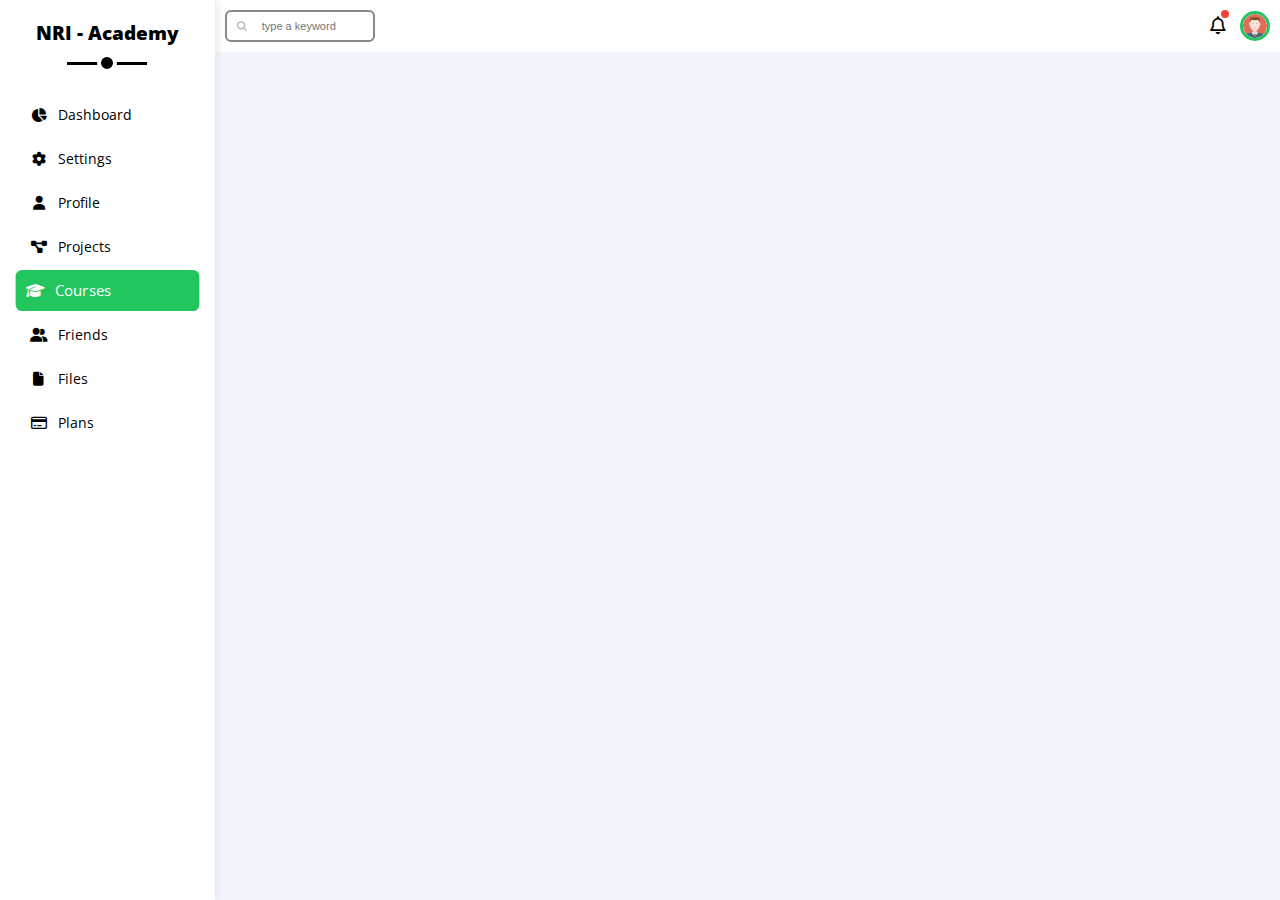
==== Courses.html @ cbc91645 "just  an update" ====
<!DOCTYPE html>
<html lang="en">
<head>
    <meta charset="UTF-8">
    <meta name="viewport" content="width=device-width, initial-scale=1.0">
    <title>Document</title>
    <link rel="stylesheet" href="/css/all.min.css">
    <link rel="stylesheet" href="/css/framework.css">
    <link rel="stylesheet" href="/css/master.css">
    <link rel="preconnect" href="https://fonts.googleapis.com">
<link rel="preconnect" href="https://fonts.gstatic.com" crossorigin>
<link href="https://fonts.googleapis.com/css2?family=Open+Sans:ital,wght@0,300..800;1,300..800&display=swap" rel="stylesheet">
</head>
<body>
    <div class="page d-flex f-d-r">
        <div class="sidebar d-flex f-d-c bg-white p-20 p-relative ">
            <h3 class=" p-relative txt-c mt-0">NRI - Academy</h3>
            <ul >
                <li>
                    <a href="index.html" class=" mb-5  d-flex txt-c f-d-r fs-14 p-10 rad-6 r c-black align-center">
                        <i class="fa-solid fa-chart-pie fa-fw"></i>
                        <span> Dashboard</span>
                    </a>
                </li>
                <li>
                    <a href="Settings.html" class="mb-5 d-flex txt-c f-d-r fs-14 p-10 rad-6 r c-black align-center" >
                        <i class="fa-solid fa-gear fa-fw"></i>
                        <span> Settings</span>
                    </a>
                </li>
                <li>
                    <a href="Profile.html" class="mb-5  d-flex txt-c f-d-r fs-14 p-10 rad-6 r c-black align-center" >
                        <i class="fa-solid fa-user fa-fw"></i>
                        <span>Profile</span>
                    </a>
                </li>
                <li>
                    <a href="Projects.html" class="mb-5 d-flex txt-c f-d-r fs-14 p-10 rad-6 r c-black align-center" >
                        <i class="fa-solid fa-diagram-project fa-fw"></i>
                        <span> Projects </span>
                    </a>
                </li>
                <li>
                    <a href="Courses.html" class="mb-5 active d-flex txt-c f-d-r fs-14 p-10 rad-6 r c-black align-center" >
                        <i class="fa-solid fa-graduation-cap fa-fw"></i>
                        <span>Courses</span>
                    </a>
                </li>
                <li>
                    <a href="Friends.html" class="mb-5 d-flex txt-c f-d-r fs-14 p-10 rad-6 r c-black align-center" >
                        <i class="fa-solid fa-user-group fa-fw"></i>
                        <span> Friends</span>
                    </a>
                </li>
                <li>
                    <a href="Files.html" class="mb-5 d-flex txt-c f-d-r fs-14 p-10 rad-6 r c-black align-center" >
                        <i class="fa-solid fa-file fa-fw"></i>
                        <span> Files </span>
                    </a>
                </li>
                <li>
                    <a href="Plans.html" class="mb-5 d-flex txt-c f-d-r fs-14 p-10 rad-6 r c-black align-center" >
                        <i class="fa-regular fa-credit-card fa-fw"></i>
                        <span>Plans</span>
                    </a>
                </li>
            </ul>
        </div>
        <div class="content">
            <div class="navbar d-flex w-100pstg p-10 bg-white  c-black justify-sb">
                <div class="search">
                    <input type="text" placeholder="type a keyword">
                    <button><i class="fa-solid fa-magnifying-glass"></i></button>
                </div>
                <div class="pfndnot d-flex justify-sb align-center">
                    <i class="fa-regular fa-bell"></i>
                    <div class="activepoint"></div>
                    <img src="/imgs/avatar.png" class="w-20" alt="avatar">
                </div>
            </div>
        </div>
    </div>
</body>
</html>
---- css/framework.css ----
/* start box */
.d-flex{
    display: flex;
}
.f-d-c{
    flex-direction: column;
}
.f-d-r{
    flex-direction: r;
}

.align-center{
    align-items: center;
}
.juctify-center{
    justify-content: center;
}
.justify-sb{
    justify-content: space-between;
}
/* end  box */

/* start padding  + margin */
    .p-20{
        padding: 20px;
    }
    .p-10{
        padding: 10px;
    }

    .m-20{
        margin:20px;
    }
    .mb-5{
        margin-bottom: 5px;
    }
    .mt-0{
        margin-top: 0px;
    }

    .w-20{
        width: 20px;
    }
    .w-100pstg{
        width: 100%;
    }
/* end padding  + margin */

/* START  COLOR */
    .bg-white{
        background-color: white;
    }
    .c-black{
        color: black;
    }

    .bg-eee{
        background-color: #eee;
    }
/* START  COLOR */


/* start position */
    .p-relative{
        position: relative;
    }
/* start position */

/* satarrt font */
    .txt-c{
        text-align: center;
    }
    .fs-14{
        font-size:14px ;
    }
/* satarrt font */


/* start border*/
    .rad-6{
        border-radius: 6px;
    }
/* end  border */
---- css/master.css ----
*{
    box-sizing: border-box;
    padding: 0;
    margin: 0;
}

::-webkit-scrollbar{
    width: 5px;
    
}
::-webkit-scrollbar-track{
    background-color: #eee;
}
::-webkit-scrollbar-thumb{
    background-color: var(--green-color);
    
}

:root {
    --blue-color: #0075ff;
    --blue-alt-color: #0d69d5;
    --orange-color: #f59e0b;
    --green-color: #22c55e;
    --red-color: #f44336;
    --grey-color: #888;
  }
body{
    font-family: "Open Sans" , sans-serif;
    
}
*:focus{
    outline: none;
}
a{
    text-decoration: none;
}
.page{
    background-color: #f1f5f9;
    min-height: 100vh;
}
ul{
    list-style: none;
    padding: 0;
    height: fit-content;
}



/* satrt side bar */
.sidebar{
    width: 250px ;
    box-shadow: 0 0 10px #ddd;
    
}

.sidebar >h3{
    margin-bottom: 50px;
    font-weight: 900;
}


.sidebar >h3::before {
    content: '';
    position: absolute;
    background-color: black;
    width: 80px;
    height: 3px;
    bottom: -20px;
    transform: translateX(-50%);
    left: 50%;
}
.sidebar >h3::after{
    content: '';
    position: absolute;
    background-color: black;
    width: 12px;
    height: 12px;
    border: 4px solid white;
    border-radius: 50%;
    bottom: -28px;
    transform: translateX(-50%);
    left: 50%;
}

.sidebar ul li a{
    transition: 0.3s;
    color: black;
} 

.sidebar ul li a:hover ,.sidebar ul li a:active{
    background-color: var(--blue-alt-color);
    color: white;
    transform: scale(1.05 ,1.05);
    box-shadow: 0 0 15px var(--blue-color);
}
.sidebar ul li a span{
    margin-left: 10px;
}

@media (max-width: 767px){
    .sidebar{
        width: 70px;
        padding: 10px;
    } 
    .sidebar >h3{
        font-size: 10px;
        margin-bottom: 15px;
    }
    .sidebar >h3::after,.sidebar >h3::before{
        display: none;
    }
    .sidebar ul li a {
        justify-content: center;
    }
    .sidebar ul li a span{
        display: none;
    }




}

.sidebar .active{
    background-color: var(--green-color);
    color: white;
    transform: scale(1.05 ,1.05);
}




/* start navbar */
.content{
    width: 100%;
    height: 100vh;
    overflow-y: scroll;
}
.content .navbar{
    width: 100%;

}
.content .navbar .search{
    position: relative;
}

.content .search button{
    border: none;
    background-color: transparent;
    position: absolute;
    left: 12px;
    top: 11px;
    font-size: 10px;
    color: #7e7d7d97;
}


.content .search input{
    border-radius: 6px;
    border: 2px solid var(--grey-color);
    padding: 8px 5px 8px 35px;
    width: 150px;
    transition: .3s;
    font-size: 11px;

}

.content .search input:focus ,.content .search input:hover{
    width: 200px;
    border-color: var(--green-color);
    box-shadow: 0 0 15px var(--green-color);
}

.content .navbar .pfndnot{
width: 60px;
position: relative;
}

.content .navbar .pfndnot img{
    width: 30px;
    border: var(--green-color) solid 3px;
    border-radius: 50%;
}
.content .navbar .pfndnot img:hover{
    border: var(--blue-color) dashed 6px;
    box-shadow: 0 0 10px var(--blue-color);
}
.content .navbar .pfndnot i{
    font-size: 18px;
}
.content .pfndnot .activepoint{
    background-color: #f44336;
    width: 8px;
    height: 8px;
    border-radius: 50%;
    position: absolute;
    left: 11px;
    top: 0px;
}



/* END  SIDEBAR */



/* START DASHBOARD */


.main >h1{
    padding-bottom: 5px;
    font-size: 26px;
}
.main >hr{
    width: 100px;
    height: 3px;
    border: none;
    background-color: black;
    position: relative;
}
.main >hr::before{
    content: '';
    background-color: white;
    position: absolute;
    height: 3px;
    width: 60%;
    left: 40%;
}



.maincontent{
    display: grid;
    grid-template-columns: repeat( auto-fit, minmax(400px, 1fr) );
    gap: 20px 20px;
    margin-top: 20px;
}

.maincontent .globalcard{
    min-width: 400px;
    transition: .3s;
    border-radius: 6px;box-shadow: 0 0 10px 3px var(--grey-color) ;
}
.maincontent .globalcard:hover{
    box-shadow: 0 0 20px 8px var(--green-color) ;
}
.maincontent .card-1{
    background-color: rgba(191, 191, 190, 0.387);
}

.maincontent .card-1 img{
    width: 40px;
}
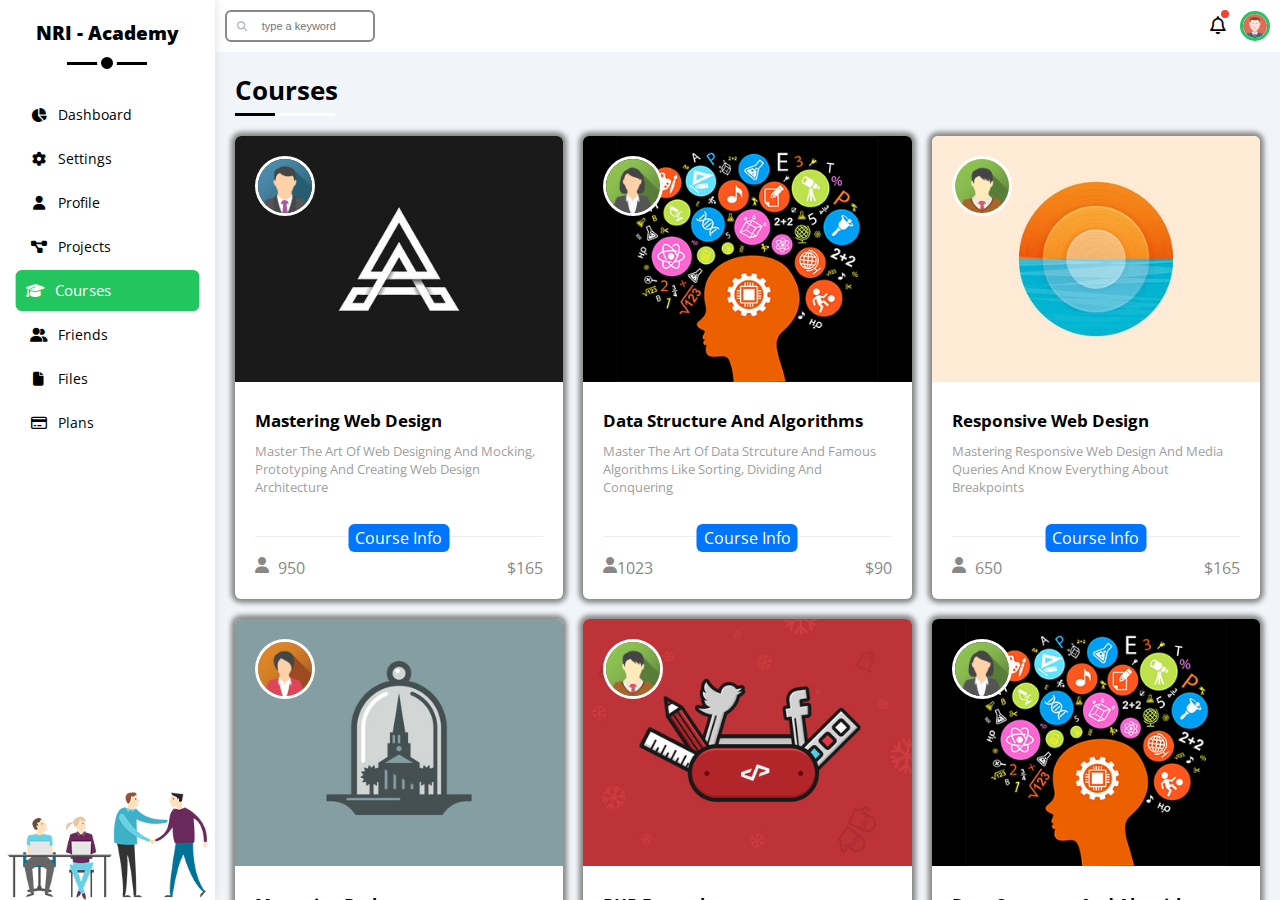
==== commit 717103b1: "z" ====
--- a/Courses.html
+++ b/Courses.html
@@ -6,6 +6,7 @@
     <title>Document</title>
     <link rel="stylesheet" href="/css/all.min.css">
     <link rel="stylesheet" href="/css/framework.css">
+    <link rel="stylesheet" href="/css/courses.css">
     <link rel="stylesheet" href="/css/master.css">
     <link rel="preconnect" href="https://fonts.googleapis.com">
 <link rel="preconnect" href="https://fonts.gstatic.com" crossorigin>
@@ -78,6 +79,226 @@
                     <img src="/imgs/avatar.png" class="w-20" alt="avatar">
                 </div>
             </div>
+            <section class="main p-20">
+                <h1>Courses</h1>
+                <hr />
+                <div class="maincontent">
+                    <div class="cards">
+                        <div class="card">
+                            <div class="img">
+                                <img src="imgs/course-01.jpg" alt="">
+                                <img src="/imgs/team-01.png" alt="" class="user">
+                            </div>
+                            <div class="contentcard">
+                                <img src="" alt="">
+                                <h2>Mastering Web Design</h2>
+                                <p class="txt">Master The Art Of Web Designing And Mocking, Prototyping And Creating Web Design Architecture</p>
+                                <div class="footer">
+                                    <div class="left">
+                                        <i class="fa-solid fa-user "></i>
+                                        <p>950</p>
+                                    </div>
+                                    <a href="">Course Info</a>
+                                    <p class="right">
+                                        $165
+                                    </p>
+                                </div>
+                            </div>
+                        </div>
+                        <div class="card">
+                            <div class="img">
+                                <img src="imgs/course-02.jpg" alt="">
+                                <img src="/imgs/team-02.png" alt="" class="user">
+                            </div>
+                            <div class="contentcard">
+                                <img src="" alt="">
+                                <h2>Data Structure And Algorithms</h2>
+                                <p class="txt">Master The Art Of Data Strcuture And Famous Algorithms Like Sorting, Dividing And Conquering</p>
+                                <div class="footer">
+                                    <div class="left">
+                                        <i class="fa-solid fa-user "></i>
+                                        <p>1023</p>
+                                    </div>
+                                    <a href="">Course Info</a>
+                                    <p class="right">
+                                        $90
+                                    </p>
+                                </div>
+                            </div>
+                        </div>
+                        <div class="card">
+                            <div class="img">
+                                <img src="imgs/course-03.jpg" alt="">
+                                <img src="/imgs/team-03.png" alt="" class="user">
+                            </div>
+                            <div class="contentcard">
+                                <img src="" alt="">
+                                <h2>Responsive Web Design</h2>
+                                <p class="txt">Mastering Responsive Web Design And Media Queries And Know Everything About Breakpoints</p>
+                                <div class="footer">
+                                    <div class="left">
+                                        <i class="fa-solid fa-user "></i>
+                                        <p>650</p>
+                                    </div>
+                                    <a href="">Course Info</a>
+                                    <p class="right">
+                                        $165
+                                    </p>
+                                </div>
+                            </div>
+                        </div>
+                        <div class="card">
+                            <div class="img">
+                                <img src="imgs/course-04.jpg" alt="">
+                                <img src="/imgs/team-04.png" alt="" class="user">
+                            </div>
+                            <div class="contentcard">
+                                <img src="" alt="">
+                                <h2>Mastering Python</h2>
+                                <p class="txt">Mastering Python To Prepare For Data Science And AI And Automating Things in Your Life</p>
+                                <div class="footer">
+                                    <div class="left">
+                                        <i class="fa-solid fa-user "></i>
+                                        <p>950</p>
+                                    </div>
+                                    <a href="">Course Info</a>
+                                    <p class="right">
+                                        $215
+                                    </p>
+                                </div>
+                            </div>
+                        </div>
+                        <div class="card">
+                            <div class="img">
+                                <img src="imgs/course-05.jpg" alt="">
+                                <img src="/imgs/team-03.png" alt="" class="user">
+                            </div>
+                            <div class="contentcard">
+                                <img src="" alt="">
+                                <h2>PHP Examples</h2>
+                                <p class="txt">PHP Tutorials And Examples And Practice On Web Application And Connecting With Databases</p>
+                                <div class="footer">
+                                    <div class="left">
+                                        <i class="fa-solid fa-user "></i>
+                                        <p>850</p>
+                                    </div>
+                                    <a href="">Course Info</a>
+                                    <p class="right">
+                                        $150
+                                    </p>
+                                </div>
+                            </div>
+                        </div>
+                        <div class="card">
+                            <div class="img">
+                                <img src="imgs/course-02.jpg" alt="">
+                                <img src="/imgs/team-02.png" alt="" class="user">
+                            </div>
+                            <div class="contentcard">
+                                <img src="" alt="">
+                                <h2>Data Structure And Algorithms</h2>
+                                <p class="txt">Master The Art Of Data Strcuture And Famous Algorithms Like Sorting, Dividing And Conquering</p>
+                                <div class="footer">
+                                    <div class="left">
+                                        <i class="fa-solid fa-user "></i>
+                                        <p>1950</p>
+                                    </div>
+                                    <a href="">Course Info</a>
+                                    <p class="right">
+                                        $215
+                                    </p>
+                                </div>
+                            </div>
+                        </div>
+                        <div class="card">
+                            <div class="img">
+                                <img src="imgs/course-03.jpg" alt="">
+                                <img src="/imgs/team-04.png" alt="" class="user">
+                            </div>
+                            <div class="contentcard">
+                                <img src="" alt="">
+                                <h2>Responsive Web Design</h2>
+                                <p class="txt">Mastering Responsive Web Design And Media Queries And Know Everything About Breakpoints</p>
+                                <div class="footer">
+                                    <div class="left">
+                                        <i class="fa-solid fa-user "></i>
+                                        <p>950</p>
+                                    </div>
+                                    <a href="">Course Info</a>
+                                    <p class="right">
+                                        $165
+                                    </p>
+                                </div>
+                            </div>
+                        </div>
+                        <div class="card">
+                            <div class="img">
+                                <img src="imgs/course-01.jpg" alt="">
+                                <img src="/imgs/team-01.png" alt="" class="user">
+                            </div>
+                            <div class="contentcard">
+                                <img src="" alt="">
+                                <h2>Mastering Web Design</h2>
+                                <p class="txt">Master The Art Of Web Designing And Mocking, Prototyping And Creating Web Design Architecture</p>
+                                <div class="footer">
+                                    <div class="left">
+                                        <i class="fa-solid fa-user "></i>
+                                        <p>850</p>
+                                    </div>
+                                    <a href="">Course Info</a>
+                                    <p class="right">
+                                        $145
+                                    </p>
+                                </div>
+                            </div>
+                        </div>
+                        <div class="card">
+                            <div class="img">
+                                <img src="imgs/course-05.jpg" alt="">
+                                <img src="/imgs/team-03.png" alt="" class="user">
+                            </div>
+                            <div class="contentcard">
+                                <img src="" alt="">
+                                <h2>PHP Examples</h2>
+                                <p class="txt">PHP Tutorials And Examples And Practice On Web Application And Connecting With Databases</p>
+                                <div class="footer">
+                                    <div class="left">
+                                        <i class="fa-solid fa-user "></i>
+                                        <p>850</p>
+                                    </div>
+                                    <a href="">Course Info</a>
+                                    <p class="right">
+                                        $135
+                                    </p>
+                                </div>
+                            </div>
+                        </div>
+                        <div class="card">
+                            <div class="img">
+                                <img src="imgs/course-04.jpg" alt="">
+                                <img src="/imgs/team-03.png" alt="" class="user">
+                            </div>
+                            <div class="contentcard">
+                                <img src="" alt="">
+                                <h2>Mastering Python</h2>
+                                <p class="txt">Mastering Python To Prepare For Data Science And AI And Automating Things in Your Life
+                                </p>
+                                <div class="footer">
+                                    <div class="left">
+                                        <i class="fa-solid fa-user "></i>
+                                        <p>950</p>
+                                    </div>
+                                    <a href="">Course Info</a>
+                                    <p class="right">
+                                        $165
+                                    </p>
+                                </div>
+                            </div>
+                        </div>
+                    </div>
+                </div>
+            </section>
+            
         </div>
     </div>
 </body>
--- a/css/framework.css
+++ b/css/framework.css
@@ -1,3 +1,13 @@
+:root {
+    --blue-color: #0075ff;
+    --blue-alt-color: #0d69d5;
+    --orange-color: #f59e0b;
+    --green-color: #22c55e;
+    --red-color: #f44336;
+    --grey-color: #888;
+  }
+
+
 /* start box */
 .d-flex{
     display: flex;
@@ -64,6 +74,17 @@
     .p-relative{
         position: relative;
     }
+
+    .p-absolute{
+        position: absolute;
+    }
+
+    .centerdiv{
+        position: absolute;
+        left: 50%;
+        top: 50%;
+        transform: translate(-50% ,-50%);
+    }
 /* start position */
 
 /* satarrt font */
@@ -80,4 +101,49 @@
     .rad-6{
         border-radius: 6px;
     }
-/* end  border */+/* end  border */
+
+/* start bottons */
+
+.red-botton{
+    padding:5px;
+    font-size: 12px;
+    color: #eee;
+    background-color: var(--red-color);
+    border-radius: 6px;
+
+}
+.blue-botton{
+    padding: 5px 10px;  border-radius: 6px;
+    font-size: 12px;
+    color: #eee;
+    background-color: var(--blue-color);
+  
+}
+.orange-botton{
+    padding: 5px 10px;  border-radius: 6px;
+    font-size: 12px;
+    color: #eee;
+    background-color: var(--orange-color);
+}
+
+.green-botton{
+    padding: 5px 10px;  border-radius: 6px;
+    font-size: 12px;
+    height: fit-content;
+    color: #eee;
+    background-color: var(--green-color);
+}
+
+.eee-botton{
+    padding: 5px 10px;  border-radius: 6px;
+    font-size: 12px;
+    color: black;
+    height: fit-content;
+    background-color: #7a797931;
+    
+}
+
+.btnhovered:hover{
+    opacity: 0.9;
+}--- a/css/courses.css
+++ b/css/courses.css
@@ -0,0 +1,155 @@
+*{
+    box-sizing: border-box;
+    padding: 0;
+    margin: 0;
+}
+
+::-webkit-scrollbar{
+    width: 5px;
+    
+}
+::-webkit-scrollbar-track{
+    background-color: #eee;
+}
+::-webkit-scrollbar-thumb{
+    background-color: var(--green-color);
+    
+}
+
+:root {
+    --blue-color: #0075ff;
+    --blue-alt-color: #0d69d5;
+    --orange-color: #f59e0b;
+    --green-color: #22c55e;
+    --red-color: #f44336;
+    --grey-color: #888;
+  }
+body{
+    font-family: "Open Sans" , sans-serif;
+    
+}
+*:focus{
+    outline: none;
+}
+a{
+    text-decoration: none;
+}
+.page{
+    background-color: #f1f5f9;
+    min-height: 100vh;
+}
+ul{
+    list-style: none;
+    padding: 0;
+    height: fit-content;
+}
+
+
+
+/* start  cards */
+.maincontent .cards {
+    display: grid;
+    grid-template-columns: repeat(auto-fit,minmax(300px ,1fr));
+    gap: 20px;
+    width: 100%;
+}
+.maincontent .cards .card{
+    background-color: rgb(255, 255, 255);
+    border-radius: 6px;
+    min-width: 200px;
+    overflow: hidden;
+    box-shadow: 0 0 5px 4px var(--grey-color);
+}
+.maincontent .cards .card:hover{
+    cursor: pointer;
+    transform: scale(1.01 ,1.01);
+
+}
+.maincontent .cards .card .img {
+    width: 100%;
+    position: relative;
+    height: fit-content;
+}
+
+.maincontent .cards .card .img img:first-child{
+    width:100%;
+    height: auto;
+}
+
+.maincontent .cards .card .img img:last-child{
+    position: absolute;
+    border-radius: 50%;
+    left: 20px;
+    top: 20px;
+    width: 60px;
+    border: 3px solid white;
+}
+
+.maincontent .cards .card:hover .img img:last-child{
+    border-color:var(--green-color) ;
+}
+
+
+
+.maincontent .cards .card .contentcard{
+    padding: 0px 20px 20px 20px;
+}
+
+.maincontent .cards .card .contentcard h2{
+    font-size: 17px;
+   margin-top: 0;
+}
+.maincontent .cards .card .contentcard .txt{
+    font-size: 13px;
+    color: rgba(128, 128, 128, 0.781);
+    padding: 10px 0px 40px 0 ;
+    border-bottom: 1px solid #eee;
+}
+
+
+.maincontent .cards .card .contentcard .footer{
+    display: flex;
+    justify-content: space-between;
+    align-items: center;
+    padding-top: 20px;
+    position: relative;
+}
+.maincontent .cards .card .contentcard .footer .left{
+    display: flex;
+    width: 50px;
+    justify-content: space-between;
+    color: #888;
+}
+.maincontent .cards .card .contentcard .footer .right{
+    color: #888;
+}
+.maincontent .cards .card .contentcard .footer a{
+    position: absolute;
+    top: -13px;
+    left: 50%; 
+    transform: translate(-50%);
+    background-color: var(--blue-color);
+    padding: 3px 7px;
+    border-radius: 6px;
+    color: white;
+}
+.maincontent .cards .card .contentcard .footer a:hover{
+    background-color: var(--blue-alt-color);
+}
+
+@media (max-width: 500px) {
+    .maincontent .cards{
+        display: block;
+    }
+    .maincontent .cards .card{
+        min-width: 100%;
+        max-width: 100%;
+    }
+    .maincontent .cards .card .contentcard .footer a {
+        font-size: 11px;
+        text-align: center;
+    }
+}
+
+
+/* end  of  cards */--- a/css/master.css
+++ b/css/master.css
@@ -50,7 +50,10 @@
 .sidebar{
     width: 250px ;
     box-shadow: 0 0 10px #ddd;
-    
+    background-image: url(/imgs/welcome.png);
+    background-repeat: no-repeat;
+    background-position: bottom;
+    background-size: 200px;
 }
 
 .sidebar >h3{
@@ -85,6 +88,7 @@
 .sidebar ul li a{
     transition: 0.3s;
     color: black;
+    background-color: rgb(255, 255, 255);
 } 
 
 .sidebar ul li a:hover ,.sidebar ul li a:active{
@@ -135,6 +139,7 @@
     width: 100%;
     height: 100vh;
     overflow-y: scroll;
+    overflow-x: hidden;
 }
 .content .navbar{
     width: 100%;
@@ -232,22 +237,1064 @@
 .maincontent{
     display: grid;
     grid-template-columns: repeat( auto-fit, minmax(400px, 1fr) );
+
     gap: 20px 20px;
     margin-top: 20px;
-}
+   
+}
+
 
 .maincontent .globalcard{
+    border-radius: 30px;
     min-width: 400px;
     transition: .3s;
-    border-radius: 6px;box-shadow: 0 0 10px 3px var(--grey-color) ;
-}
+    box-shadow: 0 0 5px 4px var(--grey-color);
+}
+
+
+
+    
+
 .maincontent .globalcard:hover{
-    box-shadow: 0 0 20px 8px var(--green-color) ;
-}
+   cursor: pointer;
+    transform: scale(1.01 ,1.01);
+}
+
+.maincontent .globalcard >h1{
+    font-size: 25px;
+    font-weight: 700;
+
+}
+.maincontent .globalcard >p{
+    color: var(--grey-color);
+    padding: 10px 0 50px 0;
+    font-size: 16px;
+}
+
+@media (max-width:319px){
+ 
+    .maincontent{
+        grid-template-columns: repeat( auto-fit, minmax(110px, 1fr) );
+    }
+    .page  section.main{
+        padding: 10px;
+    }
+    .maincontent .globalcard{
+        min-width: 100px;
+        text-align: center;
+    }
+}
+
+@media (max-width:500px) and (min-width:320px){
+    .maincontent{
+        grid-template-columns: repeat( auto-fit, minmax(200px, 1fr) );
+    }
+    
+    .maincontent .globalcard{
+        min-width: 200px;
+        text-align: center;
+    }
+
+}
+
+
+/* start card 1  */
 .maincontent .card-1{
-    background-color: rgba(191, 191, 190, 0.387);
-}
-
+    background-color: rgba(241, 241, 241, 0.84);
+}
 .maincontent .card-1 img{
+    width: 65px;
+    border: 3px solid #ffffff;
+    border-radius: 50%;
+    top: -32.5px;
+    left: 30px;
+
+}
+.maincontent .card-1 .cardcontent{
+    background-color: rgb(255, 255, 255);
+    padding: 20px 0 0 0;
+   
+}
+.maincontent .card-1 .cardcontent .boxes{
+    margin: 30px 0px 15px 0 ;
+    width: 100%;
+    border-top:1px solid rgba(128, 128, 128, 0.256) ;
+    border-bottom:1px solid rgba(128, 128, 128, 0.256) ;
+    text-align: center;
+    padding: 20px 80px ;
+}
+.maincontent .card-1 .cardcontent h2{
+    font-size:13px;
+}
+.maincontent .card-1 .cardcontent p{
+    color: var(--grey-color);
+    font-size: 12px;
+}
+.maincontent .card-1 .cardcontent .btnbox{
+    justify-content: flex-end;
+    padding: 0 20px 20px  0;
+    width: 100%;
+
+}
+
+
+@media (max-width:500px) {
+    .card-1{
+        text-align: center;
+    }
+    .maincontent .card-1 .cardcontent .btnbox{
+        justify-content: center;
+        padding: 0 0 20px 0;
+    }
+    .maincontent .card-1 .cardcontent .boxes{
+         flex-direction: column;
+         padding: 0;
+    }
+
+    .maincontent .card-1 img{  
+        top: -32.5px;
+        left: 50%;
+        transform: translateX(-50%);
+    }
+}
+
+/* end card1  */
+
+/* start card2 */
+
+.maincontent .card-2{
+    background-color: rgb(255, 255, 255);
+    
+} 
+.maincontent .card-2 input{
+    display: block;
+    width: 100%;
+    background-color: rgba(241, 241, 241, 0.84);
+   border: none;
+   border-radius: 6px;
+   padding: 10px 20px;
+    margin-bottom: 20px;
+}
+
+
+.maincontent .card-2 textarea{
+    min-height: 150px;
+    background-color: rgba(241, 241, 241, 0.84);
+    display: block;
+    width: 100%;
+    padding: 10px 20px;
+    margin-bottom: 20px;
+    border: none;
+    border-radius: 6px;
+}
+.maincontent .card-2  .btnbox{
+    width: 100%;
+    justify-content: flex-end;
+}
+
+/* end  card2 */
+
+/* start card3 */
+
+.maincontent .card-3{
+    background-color:  rgb(255, 255, 255);
+}
+
+
+.maincontent .card-3 .progres:not(:last-child){
+    margin-bottom: 20px;
+    
+}
+
+.maincontent .card-3 .icon{
+    width: 80px;
+    height: 80px;
+    font-size: 20px;
+}
+.maincontent .card-3 .ic-1{
+    background-color: #0d6ad52d;
+    color: var(--blue-color);
+}
+.maincontent .card-3 .ic-2{
+    background-color: #eea1122d;
+    color: var(--orange-color);
+}
+.maincontent .card-3 .ic-3{
+    background-color: #14ca1d2d; 
+     color: var(--green-color);
+}
+
+.maincontent .card-3 .prcard{
+    padding: 10px 15px;
+    width: 100%
+}
+
+.maincontent .card-3 .lines{
+    margin-top: 10px;
+    width: 100%;
+    height: 4px;
+   
+}
+.maincontent .card-3 .line{
+    transition: 1s; 
+    position: relative;
+}
+.maincontent .card-3 .lines-1 .line{
+    width: 1%;
+    height: 4px;
+    background-color: var(--blue-color);
+}
+.maincontent .card-3 .lines-2 .line{
+    width: 1%;
+    height: 4px;
+    background-color: var(--orange-color);
+}
+.maincontent .card-3 .lines-3 .line{
+    width: 1%;
+    height: 4px;
+    background-color: var(--green-color);
+}
+
+.maincontent .card-3:hover .lines-1 .line{
+   width: 80%;
+}
+.maincontent .card-3:hover .lines-2 .line{
+    width: 55%;
+ }
+ .maincontent .card-3:hover .lines-3 .line{
+    width: 75%;
+ }
+
+
+
+ .maincontent .card-3:hover .lines-1 .line::before{
+
+    padding: 5px;
+    background-color: var(--blue-color);
+    color: white;
+    font-size: 13px;
+    border-radius: 6px;
+    content: '80%';
+    top: 50%;
+    left: 100%;
+    transform: translateY(-50%) ;
+    position: absolute;
+    
+ }
+ .maincontent .card-3:hover .lines-2 .line::before{
+    padding: 5px;
+    background-color: var(--orange-color);
+    color: white;
+    font-size: 13px;
+    border-radius: 6px;
+    content: '55%';
+    top: 50%;
+    left: 100%;
+    transform: translateY(-50%);
+    position: absolute;
+    
+  }
+  .maincontent .card-3:hover .lines-3 .line::before{
+    padding: 5px;
+    background-color: var(--green-color);
+    color: white;
+    font-size: 13px;
+    border-radius: 6px;
+    content: '75%';
+    top: 50%;
+    left: 100%;
+    transform: translateY(-50%);
+    position: absolute;
+    
+  }
+
+  .maincontent .prcard p{
+    color:  #888888ad;;
+  } 
+
+ 
+
+
+
+.maincontent .card-3 .lines-1{
+    background-color: #0d6ad52d;
+}
+.maincontent .card-3 .lines-2{
+    background-color:  #eea1122d;
+}
+.maincontent .card-3 .lines-3{
+    background-color:  #14ca1d2d;
+}
+
+
+
+
+
+  /* end  of card 3 */
+  
+
+
+  
+  /* start cadr 4*/
+    .maincontent .card-4{
+        background-color:  rgb(255, 255, 255);
+    }
+    
+    .maincontent .card-4 .cards{
+        display: flex;
+        flex-wrap: wrap;
+        width: 100%;
+        gap: 20px;
+        justify-content: center;
+    }
+
+    .maincontent .card-4 .cards .card{
+        max-width: 47%;
+        min-width: 47%;
+        padding: 20px 20px;
+        text-align: center;
+        border: 1px solid #8888884b;
+        border-radius: 6px;
+        text-align: center;
+    }
+    @media (max-width:349px){
+        .maincontent .card-4 .cards .card{
+            min-width: 100%;
+        }
+        .maincontent .card-4 .cards .card h2{
+            font-size: 15px;
+        }
+    }
+    .maincontent .card-4 .cards .card i{
+        font-size:30px;
+        padding-bottom: 10px;
+        transition: 1s;
+    }
+
+    .maincontent .card-4:hover .cards .card i{
+        transform: rotateY(360deg) scale(1.5 ,1.5);
+    }
+    .maincontent .card-4 .cards .card:hover {
+        box-shadow: 0 0 10px 0px var(--blue-color) ;
+    }
+
+
+    .maincontent .card-4 .cards .c-3 i{
+        color: var(--green-color);
+    }
+    .maincontent .card-4 .cards .c-1 i{
+        color: var(--orange-color);
+    }
+    .maincontent .card-4 .c-2  i{
+        color: var(--blue-color);
+    }
+    .maincontent .card-4 .cards .c-4 i{
+        color: var(--red-color);
+    }
+
+    .maincontent .card-4 .card p{
+        color:  #888888ad;
+    }
+
+    /* end of  card 4 */
+
+
+    /* start  of card 5*/
+
+    .maincontent .card-5{
+        background-color: rgb(255, 255, 255);
+    }
+
+    .maincontent .card-5 .cards{
+        width: 100%;
+        display: flex;
+        flex-direction: column;
+    
+    }
+    .maincontent .card-5:hover .cards img {
+        box-shadow: 0 0 1px 4px var(--green-color);
+    }
+    .maincontent .card-5 .cards .card{
+        display: flex;padding: 20px 0 10px 0;
+        align-items: center;
+        position: relative;
+    }
+    .maincontent .card-5 .cards .card:hover img{
+        box-shadow: 0 0 1px 4px var(--blue-color);
+    }
+
+    .maincontent .card-5 .cards .card:not(:last-child){
+        border-bottom: 1px solid #dddddd94;
+    }
+    .maincontent .card-5 .cards .card img{
+        width: 100px;
+        border-radius: 6px;
+        transition: 0.3s;
+    }
+
+    .maincontent .card-5 .cards .card .txt{
+        padding: 10px;
+    }
+    .maincontent .card-5 .cards .card .txt h2{
+        font-size: 17px;
+    }
+    .maincontent .card-5 .cards .card .txt p{
+        color: #888888ad;
+        font-size: 13px;
+        padding-top: 5px;
+    }
+    .maincontent .card-5 .cards .card .duration{
+        position: absolute;
+        right: 0px;
+    }
+
+@media (max-width:563px){
+    .maincontent .card-5 .cards .card{
+        flex-direction: column;
+        text-align: center;
+    }
+    .maincontent .card-5 .cards .card .duration{
+        position: relative;
+    }
+}
+    /* end of  card -5 */
+
+
+
+    /* start  of  card  6 */
+    .maincontent .card-6{
+        background-color: rgb(255, 255, 255) ;
+
+    }
+
+    .maincontent .card-6 .tasks{
+        width: 100%;
+        padding-top: 10px;
+       
+    }
+
+    .maincontent .card-6 .task{
+        width: 100%;
+        padding: 10px 0;
+        position: relative;
+    }
+    .maincontent .card-6 .task:not(:last-child){
+        border-bottom: 1px solid #8888881c;
+    }
+    .maincontent .card-6 .tasks .task i{
+        position: absolute;
+        transition: 0.3s;
+        right:0;
+        top: 50%;
+        transform: translateY(-50%);
+    }
+
+    .maincontent .card-6 .tasks .task h3{
+        font-size: 17px;font-weight: bold;
+    }
+    .maincontent .card-6 .tasks .task p{
+        font-size: 16px;
+        color: #888888ad;
+    }
+
+    .maincontent .card-6 .tasks .task:nth-child(3) h3{
+        text-decoration-line: line-through;
+        opacity: 0.5;
+    }
+    .maincontent .card-6 .tasks .task:nth-child(3) p{
+        text-decoration-line: line-through;
+        opacity: 0.5;
+    }
+    .maincontent .card-6 .task:hover{
+        border-left: 4px solid var(--orange-color);
+        padding-left: 10px;
+    }
+    .maincontent .card-6 .task:hover i{
+        color: var(--orange-color);
+    }
+
+    .maincontent .card-6:hover i{
+        color: var(--green-color);
+        transform: rotateY(360deg);
+        font-size: 20px;
+    }
+    .maincontent .card-6 i:hover{
+        color: var(--red-color);
+    }
+
+    
+@media (max-width:563px){
+    .maincontent .card-6 .task{
+        
+        text-align: center;
+    }
+    .maincontent .card-6 .tasks .task i{
+        position: relative;
+        margin-top: 15px;
+    }
+}
+
+
+
+/* end  of card 6 */
+
+
+/* start  of  card 7 */
+
+.maincontent  .card-7{
+    background-color: rgb(255, 255, 255) ;
+}
+.maincontent .card-7 .cards{
+    display: flex;
+    
+    flex-direction: column;
+    justify-content: space-around;
+}
+.maincontent .card-7 .card{
+    margin: 20px 0;
+
+
+}
+
+.maincontent .card-7  .card:first-child{
+    color:  #888888ad;
+}
+.maincontent .card-7  .card:not(:first-child){
+    background-color: #eee;
+    padding: 5px 5px;
+    margin: 10px 0;
+    border-radius: 6px;
+    border-left: 4px solid var(--green-color);
+    -webkit-margin-collapse: collapse;text-align: center;
+}
+
+/* end  card 7 */
+
+
+
+/* start  card  8 */
+.maincontent .card-8{
+    background-color: rgb(255, 255, 255) ;
+}
+.maincontent .card-8 img{
     width: 40px;
-}+}
+.maincontent .card-8 .upload-item {
+    display: flex;
+    justify-content: space-between;
+    width: 100%;
+    margin: 20px 0;
+    -webkit-margin-collapse: collapse;
+    border-left: solid 4px var(--green-color);
+    background-color: #eee;
+    align-items: center;
+    padding: 0 5px;
+    border-radius: 6px;
+
+}
+.maincontent .card-8 .upload-item .left{
+    display: flex;
+}
+.maincontent .card-8 .upload-item .txt{
+    padding-left: 10px;
+}
+.maincontent .card-8 .upload-item p{
+    color:  #888888ad;
+}
+
+.maincontent .card-8 .upload-item .size{
+    width: fit-content;
+}
+
+.maincontent .card-8 .upload-item:hover{
+    border-left: solid 8px var(--blue-color);
+}
+.maincontent .card-8 .upload-item:hover img{
+    transition: 0.3s;
+    transform: scale(.9,.9);
+}
+
+
+@media (max-width:424px) {
+    .maincontent .card-8 .upload-item{
+        text-align: center;
+        flex-direction: column;
+        background-color: #eee;
+        padding: 10px 5px;
+        border-left: solid 4px var(--green-color);
+        align-items: center;
+    }
+    .maincontent .card-8 .upload-item .left{
+        flex-direction: column;
+        align-items: center;
+    }
+    .maincontent .card-8 .upload-item .size{
+        
+        margin-top: 20px;
+    }
+}
+
+/* end  of the  card  8 */
+ 
+
+
+/* start  of  the card  9 */
+
+    .maincontent .card-9{
+        background-color:  rgb(255, 255, 255) ;
+        background-image: url(/imgs/project.png) ;
+        background-repeat: no-repeat;
+        background-position: bottom right;
+        background-size: 200px;
+        overflow: hidden;
+          
+    }
+    .maincontent .card-9 .boxes{
+        position: relative;
+        height: fit-content;
+        margin-top: 20px;
+        padding: 0;
+        height: 100%;
+        background-color: rgba(255, 255, 255, 0.822);
+    }
+    .maincontent .card-9 .boxes::before{
+        content: '';
+        width: 1.5px;
+        height: 100%;
+        top: 0;
+        left: 10px;
+        transform: translateX(-50%);
+        z-index: 1;
+        position: absolute;
+        background-color: var(--blue-color);
+
+    }
+
+    .maincontent .card-9 .line{
+        display: flex;
+        align-items: center;
+        justify-content: flex-start;
+       
+    }
+    .maincontent .card-9 .line:not(:last-child){
+        margin-bottom: 20px;
+    }
+    .maincontent .card-9 .line p{
+        padding-left: 20px;
+    }
+    .maincontent .card-9 .line .circle{
+        width: 20px;
+        height: 20px;
+        z-index: 1;
+        border-radius: 50%;
+        border: 2px solid white;
+        outline: 2px solid var(--blue-color);
+    }
+    .maincontent .card-9:hover .line .circle{
+        box-shadow: 0 0 10px 5px var(--blue-color);
+    }
+
+    .maincontent .card-9 .line:not(:last-child) .circle{
+        background-color: #0d69d5;
+    }
+    .maincontent .card-9 .line:last-child .circle{
+       
+        background-color: white;
+    }
+
+    .maincontent .card-9 .line .animated{
+        animation-name: lightpoint;
+        animation-duration: 1.8s;
+        animation-delay: 0s;
+        animation-timing-function: ease;
+        animation-iteration-count: infinite;
+    }
+
+
+    @keyframes lightpoint {
+        0%{
+            background-color: white;
+        }
+        50%{
+            background-color: var(--blue-color);
+        }
+        100%{
+            background-color: white;
+        }
+    }
+
+
+@media (max-width:416px){
+    .maincontent .card-9 .line p{
+        font-size: 9px;
+        font-weight: bold;
+    }
+    .maincontent .card-9 .line .circle p{
+        width: 60%;
+    }
+}
+
+
+/* en the  card  9 */
+
+
+/* start of  the  card 10 */
+.maincontent .card-10{
+    background-color:  rgb(255, 255, 255) ;
+}
+
+.maincontent .card-10 .card {
+    margin:40px 0 ;
+    -webkit-margin-collapse: collapse;
+    width: 100%;
+    display: flex;
+    flex-direction: row;
+    align-items: center;
+    justify-content: flex-start;
+}
+
+.maincontent .card-10 .card .text{
+    padding-left: 10px;
+    border-left: 3px solid;
+    
+}
+
+.maincontent .card-10 .card h3{
+    font-size: 15px;
+    padding-bottom: 10x;
+}
+
+.maincontent .card-10 .card .circle{
+    width: 15px;
+    height: 15px;
+    border-radius: 50%;
+    margin-right: 10px;
+}
+
+.maincontent .card-10 .card:nth-child(2) .circle{
+    background-color: var(--blue-color);
+}
+.maincontent .card-10 .card:nth-child(2) .text{
+    border-color: var(--blue-color);
+}
+
+.maincontent .card-10 .card:nth-child(3) .circle{
+    background-color: var(--green-color);
+}
+.maincontent .card-10 .card:nth-child(3) .text{
+    border-color: var(--green-color);
+}
+
+.maincontent .card-10 .card:nth-child(4) .circle{
+    background-color: var(--orange-color);
+}
+.maincontent .card-10 .card:nth-child(4) .text{
+    border-color: var(--orange-color);
+
+}
+
+.maincontent .card-10 .card:nth-child(5) .circle{
+    background-color: var(--red-color);
+}
+.maincontent .card-10 .card:nth-child(5) .text{
+    border-color: var(--red-color);
+
+}        
+.maincontent .card-10 .card  .text p{
+    color:  #888888ad;
+    
+}
+
+@media (max-width:375px){
+    .maincontent .card-10 .card  .text p{
+        font-size:11px
+        
+    }
+    
+    .maincontent .card-10 .card h3{
+        font-size: 10px;
+        font-weight: bold;
+    }
+    
+}
+
+
+
+
+/* end of the  card 10 */
+
+
+
+/* start  of  card 11  */
+
+
+.maincontent .card-11 {
+    background-color:  rgb(255, 255, 255) ;
+}
+.maincontent .card-11  img{
+    min-width: 45px;
+    max-width: 45px;
+    height: auto;
+}
+
+
+.maincontent .card-11 .info{
+    display: flex;
+    padding: 30px 0;
+    border-bottom: 1px solid #88888842;
+}
+.maincontent .card-11 .info .txt{
+    padding-left: 20px;
+}
+.maincontent .card-11 .info .txt p{
+    color: #888888ad;
+}
+
+
+.maincontent .card-11  .post{
+    padding: 30px 0 50px 0;
+    color: black;
+    text-align: center;
+    border-bottom: 1px solid #88888842;;
+}
+
+
+
+.maincontent .card-11 .cardfoter{
+    display: flex;
+    justify-content: space-between;
+}
+
+.maincontent .card-11 .cardfoter .likes ,.maincontent .card-11 .cardfoter .coments{
+    display: flex;
+
+    width: 50px;
+    justify-content: space-between;
+    align-items: center;
+    padding: 10px 0;
+}
+@media (max-width:355px){
+    .maincontent .card-11 .info{
+        flex-direction: column;
+        align-items: center;
+        text-align: center;
+    
+    }
+    .maincontent .card-11 .info .txt{
+        padding-left: 0;
+    }
+}
+
+
+/* end   card 11 */
+
+
+
+/* start of card 12  */
+
+    .maincontent .card-12 {
+        background-color:  rgb(255, 255, 255) ;
+    }
+    .maincontent .card-12 .cards{
+        display: flex;
+        flex-direction: column;
+        justify-content: space-between;
+        width: 100%;
+        position: relative;
+        margin-top: 20px;
+    }
+    .maincontent .card-12 .cards .txt{
+      display: flex;
+      justify-content: space-between;
+      width: fit-content;
+      align-items: center;
+    } 
+    .maincontent .card-12 .cards .txt p{
+        font-size: 10px;
+        padding-left: 5px;
+    }
+    
+    .maincontent .card-12 .card{
+        width: 100%;
+        display: flex;
+        transition: 0.3s;
+
+        justify-content: space-between;
+    }
+
+    .maincontent .card-12 .card:hover{
+        border-top-right-radius: 20px;
+    }
+
+    .maincontent .card-12 .card:not(:last-child){
+        margin-bottom: 10px;
+    }
+    .maincontent .card-12 .card:nth-child(1),
+    .maincontent .card-12 .card:nth-child(2),
+    .maincontent .card-12 .card:nth-child(4){
+        background-color: #3694ff36;
+    }
+    .maincontent .card-12 .card:nth-child(3){
+        background-color: #f4433641;
+    }
+    .maincontent .card-12 .card i{
+        padding: 20px 15px;
+    }
+
+    .maincontent .card-12 .cards .card:nth-child(1) i,
+     .maincontent .card-12 .cards .card:nth-child(2) i,
+     .maincontent .card-12 .cards .card:nth-child(4) i{
+        background-color: var(--blue-color);
+        color: white;
+        font-size:30px;
+    }
+
+    .maincontent .card-12 .cards .card:nth-child(4) i{
+        padding: 20px 17px;
+    }
+    .maincontent .card-12 .cards .card:nth-child(3) i{
+        background-color: red;
+        color: white;
+        font-size: 30px;
+        padding: 20px 13px;
+    }
+  
+    .maincontent .card-12 .cards .btn{
+        height: fit-content;
+        align-self: center;
+        margin-right: 5px;
+        border-radius: 6px;
+    }
+
+
+    @media (max-width:350px){
+        .maincontent .card-12 .cards .card{
+            flex-direction: column;
+            align-items: center;
+            padding: 5px 0;
+            border-radius: 6px;
+        }
+        .maincontent .card-12 .cards .txt {
+            flex-direction: column;
+            align-items: center;
+        }
+        .maincontent .card-12 .card i{
+            border-radius: 50%;
+            margin-bottom: 5px;
+        }
+        .maincontent .card-12 .card .txt p{
+            margin-bottom: 5px;
+        }
+    }
+
+
+
+
+    /* end  of card 12  */
+
+
+    /* start  of projects table */
+ 
+
+    .main .projects{
+        border-radius: 30px;
+        background-color:  rgb(255, 255, 255) ;
+       width: 100%;
+       
+        margin-top:20px ;
+        transition: .3s;
+        box-shadow: 0 0 5px 4px var(--grey-color);
+    }
+    
+    .main .responsivetablee{
+        overflow-x: scroll;
+        width: 100%;
+        margin-top: 20px;
+    }
+    
+    .main .projects:hover{
+       cursor: pointer;
+        transform: scale(1.01 ,1.01);
+    }
+
+
+
+
+    .main .projects table {
+        border-collapse: collapse;
+        width: 100%;
+    }
+    .main .projects table thead th {
+        padding: 5px 20px;
+        text-align: left;
+        font-size: 14px;
+        width: 200px;
+    }
+    .main .projects table thead  {
+        border-collapse: collapse;
+        background-color: rgba(128, 128, 128, 0.164);
+    }
+
+
+    .main .projects table  tbody td {
+        border: 1px  solid rgba(161, 158, 158, 0.158);
+        font-size: 16px;
+        padding: 15px 5px;
+        min-width: 200px;
+        vertical-align: center;
+        position: relative;
+       
+    }
+
+    .main .projects table tr:hover{
+        background-color: rgba(168, 168, 168, 0.068);
+    }
+
+    .main .projects table .btn{
+        width: 100px;
+        text-align: center;
+        margin: auto;
+    }
+
+    .main .projects table img{
+        width: 30px;
+        border-radius: 50%;
+        position:absolute;
+        top: 50%;
+        transform: translateY(-50%);
+        transition: .5s;
+    }
+
+    .main .projects table img:nth-child(1){
+        left: 20px;
+        z-index: 5;
+    }
+    .main .projects table img:nth-child(2){
+        left: 35px;
+        z-index: 4;
+    }
+    .main .projects table img:nth-child(3){
+        left: 50px;
+        z-index: 3;
+    }
+    .main .projects table img:nth-child(4){
+        left: 65px;
+        z-index: 2;
+    }
+    .main .projects table img:nth-child(5){
+        left: 80px;
+        z-index: 1;
+    }
+
+
+/* end  of  projects  table */
+
+
+/* end  of  Dashboard */
+
+
+
+
+
+/* start of profile */
+
